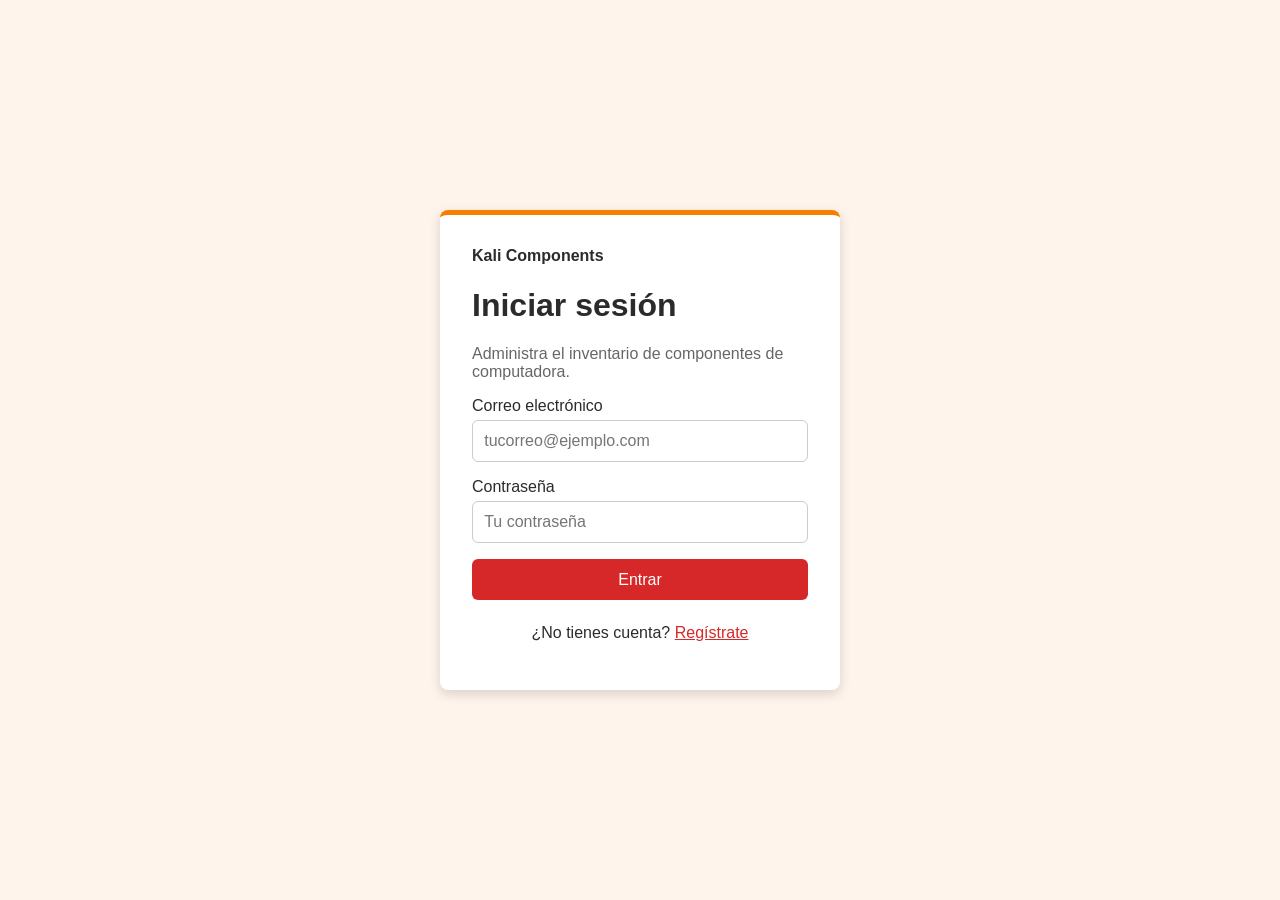
==== backoffice/index.html @ 2143082f "Add files via upload" ====
<!DOCTYPE html>
<html lang="es">
<head>
  <meta charset="UTF-8">
  <meta name="viewport" content="width=device-width, initial-scale=1">
  <meta http-equiv="refresh" content="0; url=login.html">
  <title>Kali Components</title>
</head>
<body>
  <p><a href="login.html">Ir a iniciar sesión</a></p>
</body>
</html>
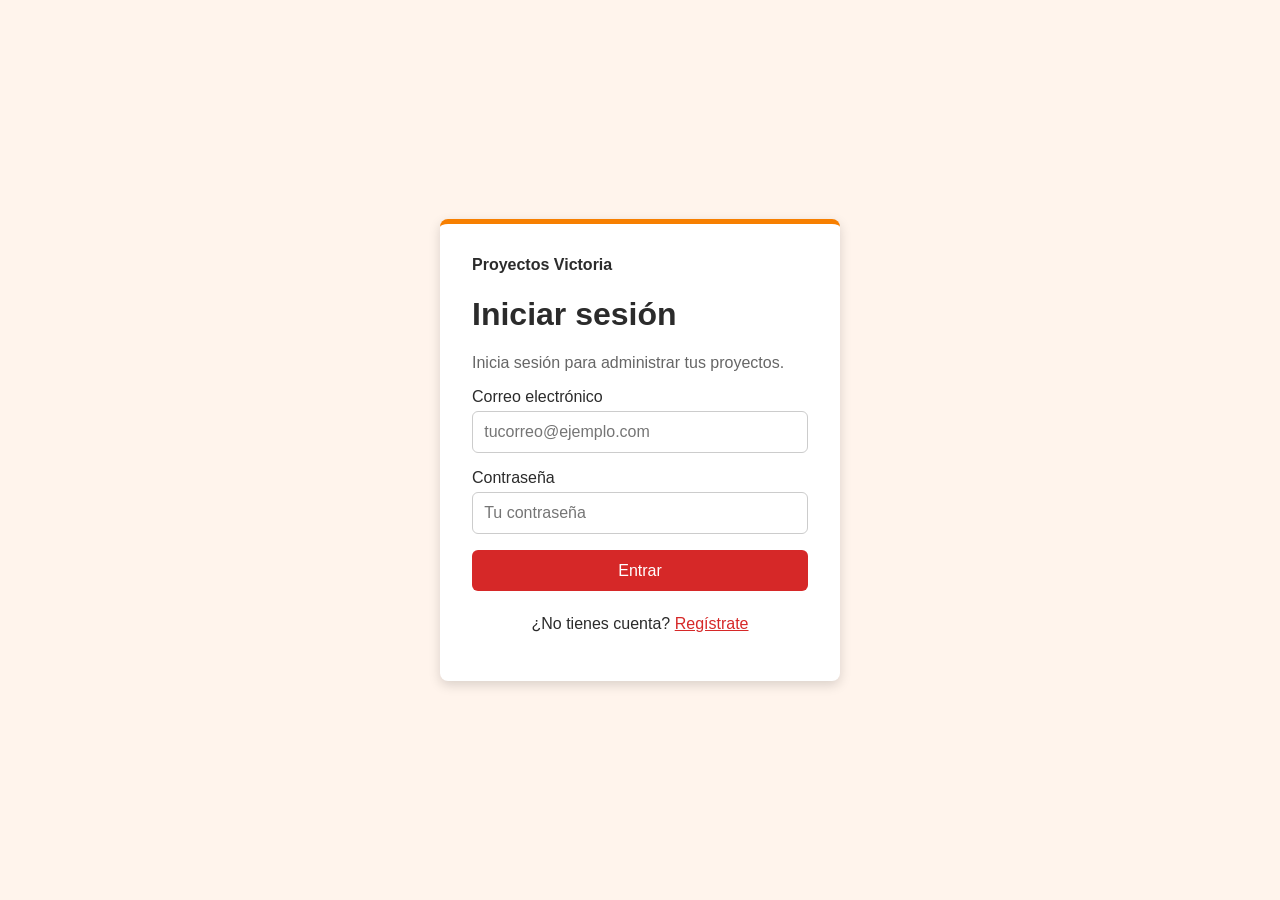
==== commit ad3e51fb: "Rename the backoffice to Proyectos Victoria Co-authored-by: Copilot <223556219+Copilot@users.noreply" ====
--- a/backoffice/index.html
+++ b/backoffice/index.html
@@ -4,7 +4,7 @@
   <meta charset="UTF-8">
   <meta name="viewport" content="width=device-width, initial-scale=1">
   <meta http-equiv="refresh" content="0; url=login.html">
-  <title>Kali Components</title>
+  <title>Proyectos Victoria</title>
 </head>
 <body>
   <p><a href="login.html">Ir a iniciar sesión</a></p>
